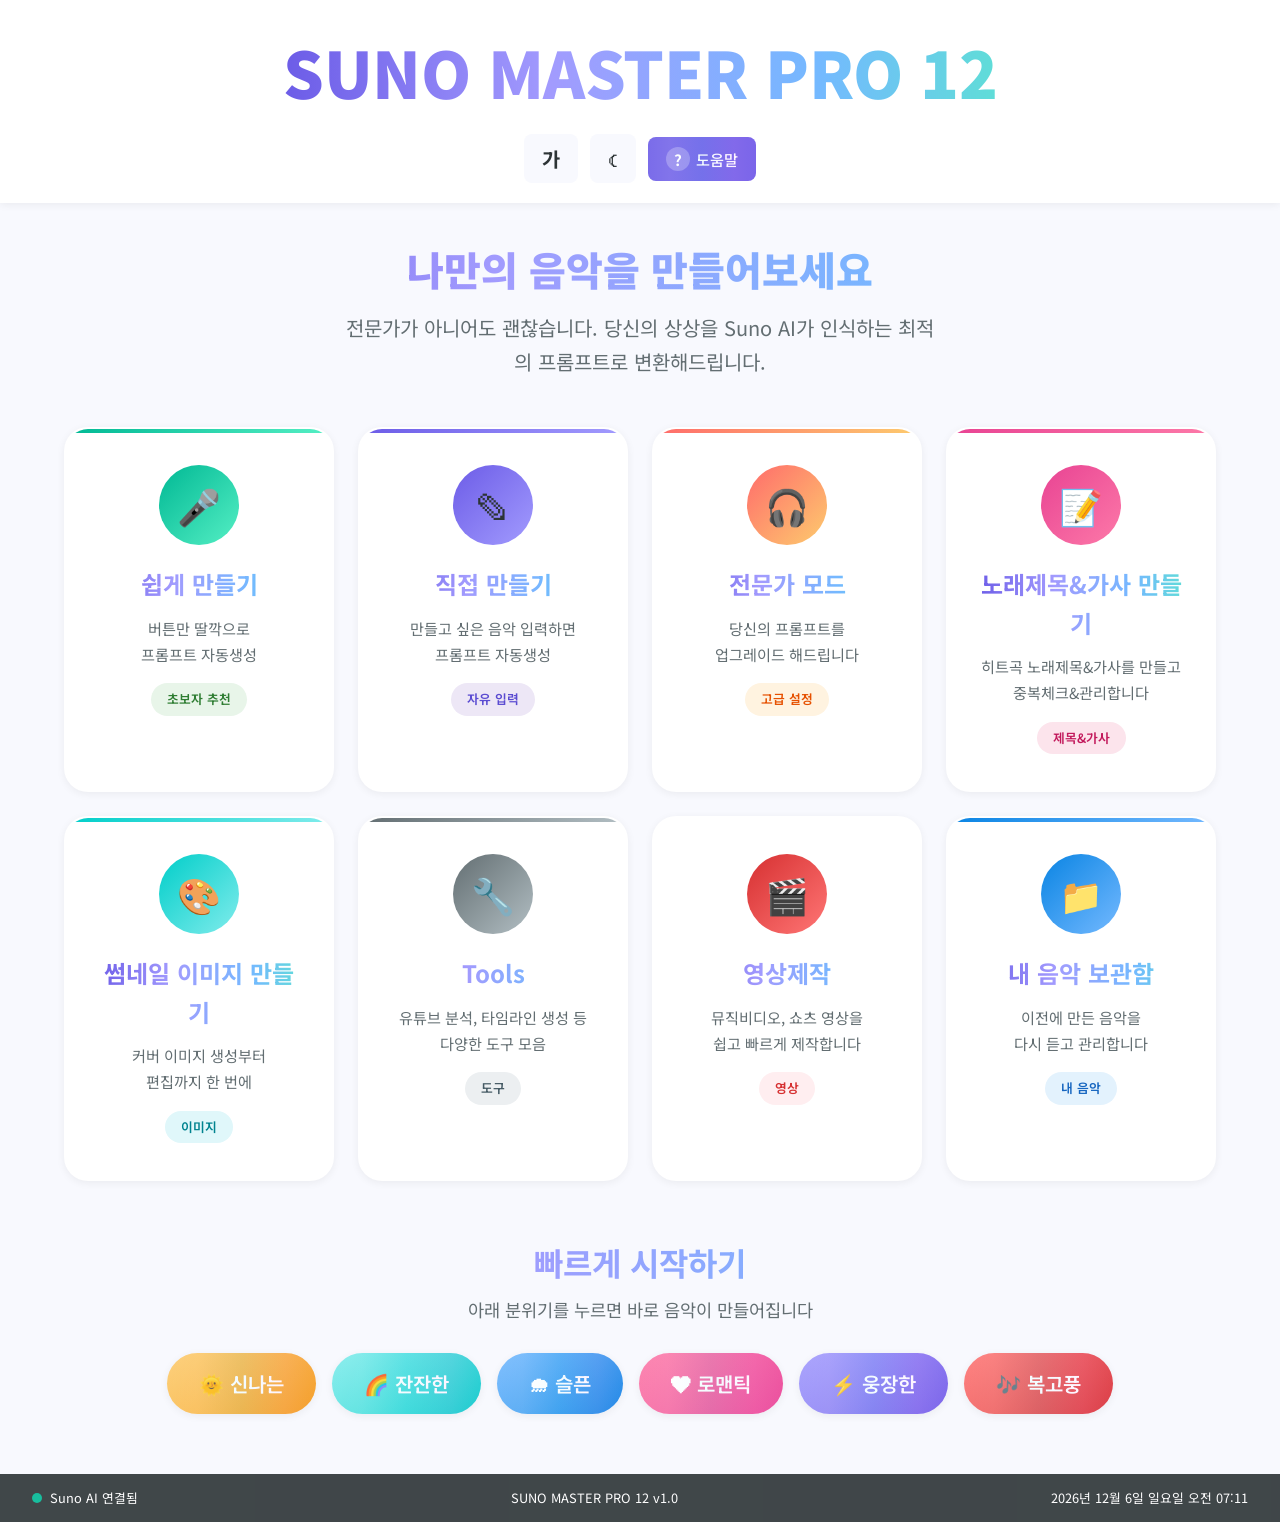
==== index.html @ 67fb080c "GitHub Pages 배포를 위해 프로젝트 파일을 루트로 이동 https://claude.ai/code/session_012gGpucRHrSz83EkbYkmzVQ" ====
<!DOCTYPE html>
<html lang="ko">
<head>
    <meta charset="UTF-8">
    <meta name="viewport" content="width=device-width, initial-scale=1.0">
    <title>SUNO MASTER PRO 12</title>
    <link rel="stylesheet" href="css/style.css">
    <link href="https://fonts.googleapis.com/css2?family=Noto+Sans+KR:wght@300;400;500;700;900&display=swap" rel="stylesheet">
</head>
<body>
    <!-- 상단 네비게이션 -->
    <header class="header">
        <div class="header-left">
            <div class="logo">
                <span class="logo-text">SUNO MASTER PRO 12</span>
            </div>
        </div>
        <div class="header-right">
            <button class="btn-text-size" id="btnTextSize" title="글자 크기 조절">
                <span class="text-size-icon">가</span>
            </button>
            <button class="btn-dark-mode" id="btnDarkMode" title="화면 밝기 조절">
                <span class="dark-mode-icon">&#9790;</span>
            </button>
            <button class="btn-help" id="btnHelp" title="도움말">
                <span>?</span> 도움말
            </button>
        </div>
    </header>

    <!-- 메인 콘텐츠 -->
    <main class="main">
        <!-- 환영 메시지 -->
        <section class="welcome">
            <h1 class="welcome-title">나만의 음악을 만들어보세요</h1>
            <p class="welcome-desc">전문가가 아니어도 괜찮습니다. 당신의 상상을 Suno AI가 인식하는 최적의 프롬프트로 변환해드립니다.</p>
        </section>

        <!-- 메인 메뉴 카드들 -->
        <section class="menu-cards">
            <!-- 카드 1: 쉬운 모드 -->
            <div class="card card-easy" tabindex="0" role="button" aria-label="쉽게 만들기">
                <div class="card-icon-wrap card-icon-easy">
                    <span class="card-icon">&#127908;</span>
                </div>
                <h2 class="card-title">쉽게 만들기</h2>
                <p class="card-desc">버튼만 딸깍으로<br>프롬프트 자동생성</p>
                <div class="card-badge">초보자 추천</div>
            </div>

            <!-- 카드 2: 직접 입력 -->
            <div class="card card-custom" tabindex="0" role="button" aria-label="직접 만들기">
                <div class="card-icon-wrap card-icon-custom">
                    <span class="card-icon">&#9998;</span>
                </div>
                <h2 class="card-title">직접 만들기</h2>
                <p class="card-desc">만들고 싶은 음악 입력하면<br>프롬프트 자동생성</p>
                <div class="card-badge card-badge-mid">자유 입력</div>
            </div>

            <!-- 카드 3: 전문가 모드 -->
            <div class="card card-pro" tabindex="0" role="button" aria-label="전문가 모드">
                <div class="card-icon-wrap card-icon-pro">
                    <span class="card-icon">&#127911;</span>
                </div>
                <h2 class="card-title">전문가 모드</h2>
                <p class="card-desc">당신의 프롬프트를<br>업그레이드 해드립니다</p>
                <div class="card-badge card-badge-pro">고급 설정</div>
            </div>

            <!-- 카드 4: 노래제목&가사 만들기 -->
            <div class="card card-lyrics" tabindex="0" role="button" aria-label="노래제목&가사 만들기">
                <div class="card-icon-wrap card-icon-lyrics">
                    <span class="card-icon">&#128221;</span>
                </div>
                <h2 class="card-title">노래제목&가사 만들기</h2>
                <p class="card-desc">히트곡 노래제목&가사를 만들고<br>중복체크&관리합니다</p>
                <div class="card-badge card-badge-lyrics">제목&가사</div>
            </div>

            <!-- 카드 5: 썸네일 이미지 만들기 -->
            <div class="card card-thumbnail" tabindex="0" role="button" aria-label="썸네일 이미지 만들기">
                <div class="card-icon-wrap card-icon-thumbnail">
                    <span class="card-icon">&#127912;</span>
                </div>
                <h2 class="card-title">썸네일 이미지 만들기</h2>
                <p class="card-desc">커버 이미지 생성부터<br>편집까지 한 번에</p>
                <div class="card-badge card-badge-thumb">이미지</div>
            </div>

            <!-- 카드 6: Tools -->
            <div class="card card-tools" tabindex="0" role="button" aria-label="Tools">
                <div class="card-icon-wrap card-icon-tools">
                    <span class="card-icon">&#128295;</span>
                </div>
                <h2 class="card-title">Tools</h2>
                <p class="card-desc">유튜브 분석, 타임라인 생성 등<br>다양한 도구 모음</p>
                <div class="card-badge card-badge-tools">도구</div>
            </div>

            <!-- 카드 7: 영상제작 -->
            <div class="card card-video" tabindex="0" role="button" aria-label="영상제작">
                <div class="card-icon-wrap card-icon-video">
                    <span class="card-icon">&#127916;</span>
                </div>
                <h2 class="card-title">영상제작</h2>
                <p class="card-desc">뮤직비디오, 쇼츠 영상을<br>쉽고 빠르게 제작합니다</p>
                <div class="card-badge card-badge-video">영상</div>
            </div>

            <!-- 카드 8: 내 음악 보관함 -->
            <div class="card card-library" tabindex="0" role="button" aria-label="내 음악 보관함">
                <div class="card-icon-wrap card-icon-library">
                    <span class="card-icon">&#128193;</span>
                </div>
                <h2 class="card-title">내 음악 보관함</h2>
                <p class="card-desc">이전에 만든 음악을<br>다시 듣고 관리합니다</p>
                <div class="card-badge card-badge-lib">내 음악</div>
            </div>
        </section>

        <!-- 빠른 시작 섹션 -->
        <section class="quick-start">
            <h2 class="section-title">빠르게 시작하기</h2>
            <p class="section-desc">아래 분위기를 누르면 바로 음악이 만들어집니다</p>
            <div class="mood-buttons">
                <button class="mood-btn mood-happy">&#127774; 신나는</button>
                <button class="mood-btn mood-calm">&#127752; 잔잔한</button>
                <button class="mood-btn mood-sad">&#127783; 슬픈</button>
                <button class="mood-btn mood-romantic">&#10084; 로맨틱</button>
                <button class="mood-btn mood-epic">&#9889; 웅장한</button>
                <button class="mood-btn mood-retro">&#127926; 복고풍</button>
            </div>
        </section>
    </main>

    <!-- 하단 상태바 -->
    <footer class="footer">
        <div class="footer-left">
            <span class="status-dot"></span>
            <span>Suno AI 연결됨</span>
        </div>
        <div class="footer-center">
            <span>SUNO MASTER PRO 12 v1.0</span>
        </div>
        <div class="footer-right">
            <span id="currentTime"></span>
        </div>
    </footer>

    <!-- 글자 크기 팝업 -->
    <div class="popup-overlay" id="textSizePopup">
        <div class="popup">
            <h3 class="popup-title">글자 크기 조절</h3>
            <div class="text-size-options">
                <button class="size-btn" data-size="small">가<span class="size-label">작게</span></button>
                <button class="size-btn active" data-size="medium">가<span class="size-label">보통</span></button>
                <button class="size-btn" data-size="large">가<span class="size-label">크게</span></button>
                <button class="size-btn" data-size="xlarge">가<span class="size-label">매우 크게</span></button>
            </div>
            <button class="popup-close" id="closeTextSize">닫기</button>
        </div>
    </div>

    <!-- 도움말 팝업 -->
    <div class="popup-overlay" id="helpPopup">
        <div class="popup popup-help">
            <h3 class="popup-title">도움말</h3>
            <div class="help-content">
                <div class="help-item">
                    <span class="help-icon">&#127908;</span>
                    <div>
                        <strong>쉽게 만들기</strong>
                        <p>음악을 처음 만드시는 분께 추천합니다. 타겟층, 장소, 분위기만 고르면 AI가 알아서 만들어줍니다.</p>
                    </div>
                </div>
                <div class="help-item">
                    <span class="help-icon">&#9998;</span>
                    <div>
                        <strong>직접 만들기</strong>
                        <p>가사를 직접 쓰거나, 원하는 느낌을 글로 설명하면 그에 맞는 음악을 만듭니다.</p>
                    </div>
                </div>
                <div class="help-item">
                    <span class="help-icon">&#127911;</span>
                    <div>
                        <strong>전문가 모드</strong>
                        <p>장르, 악기, 빠르기(BPM) 등 세부 사항을 직접 설정할 수 있습니다.</p>
                    </div>
                </div>
                <div class="help-item">
                    <span class="help-icon">&#128221;</span>
                    <div>
                        <strong>노래제목&가사 만들기</strong>
                        <p>AI가 노래 제목과 가사를 만들어주고, 중복 여부를 체크하여 저작권을 보호합니다.</p>
                    </div>
                </div>
                <div class="help-item">
                    <span class="help-icon">&#127912;</span>
                    <div>
                        <strong>썸네일 이미지 만들기</strong>
                        <p>음악 커버 이미지를 AI로 생성하고, 편집까지 한 번에 할 수 있습니다.</p>
                    </div>
                </div>
                <div class="help-item">
                    <span class="help-icon">&#128295;</span>
                    <div>
                        <strong>Tools</strong>
                        <p>유튜브 분석기, 타임라인 생성기, 음악 분석기 등 다양한 도구를 제공합니다.</p>
                    </div>
                </div>
                <div class="help-item">
                    <span class="help-icon">&#127916;</span>
                    <div>
                        <strong>영상제작</strong>
                        <p>뮤직비디오, 쇼츠 영상 등을 쉽고 빠르게 제작할 수 있습니다.</p>
                    </div>
                </div>
                <div class="help-item">
                    <span class="help-icon">&#128193;</span>
                    <div>
                        <strong>내 음악 보관함</strong>
                        <p>이전에 만든 음악을 다시 듣거나 다운로드할 수 있습니다.</p>
                    </div>
                </div>
            </div>
            <button class="popup-close" id="closeHelp">닫기</button>
        </div>
    </div>

    <script src="js/main.js"></script>
</body>
</html>
---- css/style.css ----
/* ============================================
   SUNO MASTER PRO 12 - 메인 스타일시트
   시니어 친화적 + 모던 디자인
   ============================================ */

/* === 기본 설정 === */
:root {
    /* 색상 */
    --primary: #6C5CE7;
    --primary-light: #A29BFE;
    --primary-dark: #5A4BD1;
    --accent: #FF6B6B;
    --accent-light: #FF8E8E;
    --success: #00B894;
    --warning: #FDCB6E;

    /* 배경 */
    --bg-main: #F8F9FE;
    --bg-card: #FFFFFF;
    --bg-header: #FFFFFF;
    --bg-footer: #2D3436;

    /* 텍스트 */
    --text-primary: #2D3436;
    --text-secondary: #636E72;
    --text-light: #B2BEC3;
    --text-white: #FFFFFF;

    /* 그림자 */
    --shadow-sm: 0 2px 8px rgba(0, 0, 0, 0.06);
    --shadow-md: 0 4px 16px rgba(0, 0, 0, 0.1);
    --shadow-lg: 0 8px 32px rgba(0, 0, 0, 0.12);
    --shadow-hover: 0 12px 40px rgba(108, 92, 231, 0.2);

    /* 라운딩 */
    --radius-sm: 8px;
    --radius-md: 16px;
    --radius-lg: 24px;
    --radius-xl: 32px;
    --radius-pill: 999px;

    /* 글자 크기 (기본: medium) */
    --font-xs: 0.8rem;
    --font-sm: 0.95rem;
    --font-base: 1.1rem;
    --font-md: 1.25rem;
    --font-lg: 1.5rem;
    --font-xl: 2rem;
    --font-xxl: 2.5rem;

    /* 전환 */
    --transition: all 0.3s ease;
}

/* 다크모드 */
body.dark-mode {
    --bg-main: #1A1A2E;
    --bg-card: #16213E;
    --bg-header: #0F3460;
    --bg-footer: #0A0A1A;
    --text-primary: #EAEAEA;
    --text-secondary: #B0B0C0;
    --text-light: #6C6C80;
    --shadow-sm: 0 2px 8px rgba(0, 0, 0, 0.2);
    --shadow-md: 0 4px 16px rgba(0, 0, 0, 0.3);
    --shadow-lg: 0 8px 32px rgba(0, 0, 0, 0.4);
    --shadow-hover: 0 12px 40px rgba(108, 92, 231, 0.35);
}

/* 글자 크기 모드 */
body.text-small {
    --font-xs: 0.7rem;
    --font-sm: 0.85rem;
    --font-base: 0.95rem;
    --font-md: 1.1rem;
    --font-lg: 1.3rem;
    --font-xl: 1.7rem;
    --font-xxl: 2.1rem;
}

body.text-large {
    --font-xs: 0.95rem;
    --font-sm: 1.1rem;
    --font-base: 1.3rem;
    --font-md: 1.5rem;
    --font-lg: 1.8rem;
    --font-xl: 2.4rem;
    --font-xxl: 3rem;
}

body.text-xlarge {
    --font-xs: 1.1rem;
    --font-sm: 1.3rem;
    --font-base: 1.5rem;
    --font-md: 1.75rem;
    --font-lg: 2.1rem;
    --font-xl: 2.8rem;
    --font-xxl: 3.5rem;
}

/* === 리셋 & 기본 === */
* {
    margin: 0;
    padding: 0;
    box-sizing: border-box;
}

body {
    font-family: 'Noto Sans KR', -apple-system, BlinkMacSystemFont, sans-serif;
    background: var(--bg-main);
    color: var(--text-primary);
    font-size: var(--font-base);
    line-height: 1.6;
    min-height: 100vh;
    display: flex;
    flex-direction: column;
    transition: var(--transition);
}

/* === 헤더 === */
.header {
    background: var(--bg-header);
    padding: 20px 32px;
    display: flex;
    flex-direction: column;
    align-items: center;
    box-shadow: var(--shadow-sm);
    position: sticky;
    top: 0;
    z-index: 100;
    transition: var(--transition);
}

.header-left {
    display: flex;
    align-items: center;
    justify-content: center;
    width: 100%;
    margin-bottom: 12px;
}

.logo {
    display: flex;
    align-items: center;
    justify-content: center;
    gap: 12px;
}

.logo-icon {
    display: none;
}

.logo-text {
    font-size: calc(var(--font-xl) * 2);
    font-weight: 900;
    letter-spacing: 2px;
    background: linear-gradient(135deg, var(--primary), var(--accent));
    -webkit-background-clip: text;
    -webkit-text-fill-color: transparent;
    background-clip: text;
    letter-spacing: -0.5px;
}

.header-right {
    display: flex;
    align-items: center;
    justify-content: center;
    gap: 12px;
}

.header-right button {
    border: none;
    border-radius: var(--radius-sm);
    padding: 10px 18px;
    font-size: var(--font-sm);
    font-family: 'Noto Sans KR', sans-serif;
    cursor: pointer;
    transition: var(--transition);
    display: flex;
    align-items: center;
    gap: 6px;
}

.btn-text-size {
    background: var(--bg-main);
    color: var(--text-primary);
}

.btn-text-size .text-size-icon {
    font-size: 1.3em;
    font-weight: 700;
}

.btn-dark-mode {
    background: var(--bg-main);
    color: var(--text-primary);
}

.btn-dark-mode .dark-mode-icon {
    font-size: 1.3em;
}

.btn-help {
    background: var(--primary);
    color: var(--text-white);
    font-weight: 500;
}

.btn-help span {
    display: inline-flex;
    align-items: center;
    justify-content: center;
    width: 24px;
    height: 24px;
    border-radius: 50%;
    background: rgba(255, 255, 255, 0.25);
    font-weight: 700;
    font-size: var(--font-sm);
}

.header-right button:hover {
    transform: translateY(-2px);
    box-shadow: var(--shadow-md);
}

.btn-help:hover {
    background: var(--primary-dark);
}

/* === 메인 콘텐츠 === */
.main {
    flex: 1;
    max-width: 1200px;
    width: 100%;
    margin: 0 auto;
    padding: 40px 24px 60px;
}

/* === 환영 섹션 === */
.welcome {
    text-align: center;
    margin-bottom: 48px;
}

.welcome-title {
    font-size: var(--font-xxl);
    font-weight: 900;
    margin-bottom: 16px;
    color: var(--text-primary);
    line-height: 1.3;
}

.welcome-desc {
    font-size: var(--font-md);
    color: var(--text-secondary);
    max-width: 600px;
    margin: 0 auto;
    line-height: 1.7;
}

/* === 메뉴 카드 === */
.menu-cards {
    display: grid;
    grid-template-columns: repeat(auto-fit, minmax(250px, 1fr));
    gap: 24px;
    margin-bottom: 56px;
}

.card {
    background: var(--bg-card);
    border-radius: var(--radius-lg);
    padding: 36px 28px;
    text-align: center;
    cursor: pointer;
    transition: var(--transition);
    box-shadow: var(--shadow-sm);
    position: relative;
    overflow: hidden;
    border: 2px solid transparent;
}

.card::before {
    content: '';
    position: absolute;
    top: 0;
    left: 0;
    right: 0;
    height: 4px;
    border-radius: var(--radius-lg) var(--radius-lg) 0 0;
}

.card-easy::before { background: linear-gradient(90deg, #00B894, #55EFC4); }
.card-custom::before { background: linear-gradient(90deg, #6C5CE7, #A29BFE); }
.card-pro::before { background: linear-gradient(90deg, #FF6B6B, #FDCB6E); }
.card-lyrics::before { background: linear-gradient(90deg, #E84393, #FD79A8); }
.card-thumbnail::before { background: linear-gradient(90deg, #00CEC9, #81ECEC); }
.card-tools::before { background: linear-gradient(90deg, #636E72, #B2BEC3); }
.card-library::before { background: linear-gradient(90deg, #0984E3, #74B9FF); }

.card:hover, .card:focus {
    transform: translateY(-8px);
    box-shadow: var(--shadow-hover);
    border-color: var(--primary-light);
}

.card:focus {
    outline: 3px solid var(--primary);
    outline-offset: 2px;
}

.card:active {
    transform: translateY(-4px);
}

.card-icon-wrap {
    width: 80px;
    height: 80px;
    border-radius: 50%;
    display: flex;
    align-items: center;
    justify-content: center;
    margin: 0 auto 20px;
    transition: var(--transition);
}

.card-icon-easy { background: linear-gradient(135deg, #00B894, #55EFC4); }
.card-icon-custom { background: linear-gradient(135deg, #6C5CE7, #A29BFE); }
.card-icon-pro { background: linear-gradient(135deg, #FF6B6B, #FDCB6E); }
.card-icon-lyrics { background: linear-gradient(135deg, #E84393, #FD79A8); }
.card-icon-thumbnail { background: linear-gradient(135deg, #00CEC9, #81ECEC); }
.card-icon-tools { background: linear-gradient(135deg, #636E72, #B2BEC3); }
.card-icon-video { background: linear-gradient(135deg, #D63031, #FF7675); }
.card-icon-library { background: linear-gradient(135deg, #0984E3, #74B9FF); }

.card:hover .card-icon-wrap {
    transform: scale(1.1) rotate(5deg);
}

.card-icon {
    font-size: 2.2rem;
    filter: grayscale(0) brightness(1);
}

.card-title {
    font-size: var(--font-lg);
    font-weight: 700;
    margin-bottom: 12px;
    color: var(--text-primary);
}

.card-desc {
    font-size: var(--font-sm);
    color: var(--text-secondary);
    line-height: 1.7;
    margin-bottom: 16px;
}

.card-badge {
    display: inline-block;
    padding: 6px 16px;
    border-radius: 20px;
    font-size: var(--font-xs);
    font-weight: 600;
    background: #E8F5E9;
    color: #2E7D32;
}

.card-badge-mid {
    background: #EDE7F6;
    color: #5A4BD1;
}

.card-badge-pro {
    background: #FFF3E0;
    color: #E65100;
}

.card-badge-lyrics {
    background: #FCE4EC;
    color: #C2185B;
}

.card-badge-thumb {
    background: #E0F7FA;
    color: #00838F;
}

.card-badge-tools {
    background: #ECEFF1;
    color: #455A64;
}

.card-badge-video {
    background: #FFEEF0;
    color: #D63031;
}

.card-badge-lib {
    background: #E3F2FD;
    color: #1565C0;
}

body.dark-mode .card-badge { background: #1B3A26; color: #55EFC4; }
body.dark-mode .card-badge-mid { background: #2A1F5E; color: #A29BFE; }
body.dark-mode .card-badge-pro { background: #3A1F0A; color: #FDCB6E; }
body.dark-mode .card-badge-lyrics { background: #3A1028; color: #FD79A8; }
body.dark-mode .card-badge-thumb { background: #0A3A38; color: #81ECEC; }
body.dark-mode .card-badge-tools { background: #2D3436; color: #B2BEC3; }
body.dark-mode .card-badge-video { background: #3A0A0A; color: #FF7675; }
body.dark-mode .card-badge-lib { background: #0A2540; color: #74B9FF; }

/* === 빠른 시작 === */
.quick-start {
    text-align: center;
}

.section-title {
    font-size: var(--font-xl);
    font-weight: 700;
    margin-bottom: 8px;
    color: var(--text-primary);
}

.section-desc {
    font-size: var(--font-base);
    color: var(--text-secondary);
    margin-bottom: 28px;
}

.mood-buttons {
    display: flex;
    flex-wrap: wrap;
    justify-content: center;
    gap: 16px;
}

.mood-btn {
    border: none;
    border-radius: var(--radius-xl);
    padding: 16px 32px;
    font-size: var(--font-md);
    font-family: 'Noto Sans KR', sans-serif;
    font-weight: 600;
    cursor: pointer;
    transition: var(--transition);
    color: white;
    box-shadow: var(--shadow-sm);
}

.mood-btn:hover {
    transform: translateY(-4px) scale(1.05);
    box-shadow: var(--shadow-lg);
}

.mood-btn:active {
    transform: translateY(-2px) scale(1.02);
}

.mood-happy { background: linear-gradient(135deg, #FDCB6E, #F39C12); }
.mood-calm { background: linear-gradient(135deg, #81ECEC, #00CEC9); }
.mood-sad { background: linear-gradient(135deg, #74B9FF, #0984E3); }
.mood-romantic { background: linear-gradient(135deg, #FD79A8, #E84393); }
.mood-epic { background: linear-gradient(135deg, #A29BFE, #6C5CE7); }
.mood-retro { background: linear-gradient(135deg, #FF7675, #D63031); }

/* === 푸터 === */
.footer {
    background: var(--bg-footer);
    color: var(--text-white);
    padding: 14px 32px;
    display: flex;
    justify-content: space-between;
    align-items: center;
    font-size: var(--font-xs);
    opacity: 0.9;
}

.footer-left {
    display: flex;
    align-items: center;
    gap: 8px;
}

.status-dot {
    width: 10px;
    height: 10px;
    border-radius: 50%;
    background: var(--success);
    animation: blink 2s ease-in-out infinite;
}

@keyframes blink {
    0%, 100% { opacity: 1; }
    50% { opacity: 0.4; }
}

/* === 팝업 === */
.popup-overlay {
    position: fixed;
    top: 0;
    left: 0;
    right: 0;
    bottom: 0;
    background: rgba(0, 0, 0, 0.5);
    display: none;
    align-items: center;
    justify-content: center;
    z-index: 1000;
    backdrop-filter: blur(4px);
}

.popup-overlay.active {
    display: flex;
}

.popup {
    background: var(--bg-card);
    border-radius: var(--radius-lg);
    padding: 36px;
    max-width: 480px;
    width: 90%;
    box-shadow: var(--shadow-lg);
    animation: popIn 0.3s ease;
}

@keyframes popIn {
    from { transform: scale(0.9); opacity: 0; }
    to { transform: scale(1); opacity: 1; }
}

.popup-title {
    font-size: var(--font-lg);
    font-weight: 700;
    margin-bottom: 24px;
    text-align: center;
    color: var(--text-primary);
}

/* 글자 크기 옵션 */
.text-size-options {
    display: grid;
    grid-template-columns: repeat(4, 1fr);
    gap: 12px;
    margin-bottom: 24px;
}

.size-btn {
    border: 2px solid var(--text-light);
    border-radius: var(--radius-md);
    padding: 16px 8px;
    background: var(--bg-main);
    cursor: pointer;
    transition: var(--transition);
    display: flex;
    flex-direction: column;
    align-items: center;
    gap: 8px;
    font-family: 'Noto Sans KR', sans-serif;
    color: var(--text-primary);
}

.size-btn:first-child { font-size: 1rem; }
.size-btn:nth-child(2) { font-size: 1.3rem; }
.size-btn:nth-child(3) { font-size: 1.6rem; }
.size-btn:nth-child(4) { font-size: 2rem; }

.size-label {
    font-size: var(--font-xs);
    color: var(--text-secondary);
    font-weight: 500;
}

.size-btn.active,
.size-btn:hover {
    border-color: var(--primary);
    background: rgba(108, 92, 231, 0.08);
}

.size-btn.active {
    box-shadow: 0 0 0 3px rgba(108, 92, 231, 0.2);
}

/* 도움말 */
.popup-help {
    max-width: 560px;
}

.help-content {
    display: flex;
    flex-direction: column;
    gap: 20px;
    margin-bottom: 24px;
}

.help-item {
    display: flex;
    gap: 16px;
    align-items: flex-start;
    text-align: left;
}

.help-icon {
    font-size: 2rem;
    flex-shrink: 0;
    width: 48px;
    text-align: center;
}

.help-item strong {
    font-size: var(--font-base);
    display: block;
    margin-bottom: 4px;
    color: var(--text-primary);
}

.help-item p {
    font-size: var(--font-sm);
    color: var(--text-secondary);
    line-height: 1.6;
}

/* 팝업 닫기 버튼 */
.popup-close {
    display: block;
    width: 100%;
    padding: 14px;
    border: none;
    border-radius: var(--radius-sm);
    background: var(--primary);
    color: white;
    font-size: var(--font-base);
    font-weight: 600;
    font-family: 'Noto Sans KR', sans-serif;
    cursor: pointer;
    transition: var(--transition);
}

.popup-close:hover {
    background: var(--primary-dark);
}

/* === 반응형 === */
@media (max-width: 768px) {
    .header {
        padding: 12px 16px;
    }

    .logo-text {
        font-size: calc(var(--font-xl) * 1.3) !important;
    }

    .header-right {
        width: 100%;
        justify-content: center;
    }

    .main {
        padding: 24px 16px 40px;
    }

    .menu-cards {
        grid-template-columns: repeat(2, 1fr);
        gap: 16px;
    }

    .card {
        padding: 24px 16px;
    }

    .card-icon-wrap {
        width: 64px;
        height: 64px;
    }

    .card-icon {
        font-size: 1.8rem;
    }

    .mood-buttons {
        gap: 10px;
    }

    .mood-btn {
        padding: 12px 24px;
    }

    .footer {
        flex-direction: column;
        gap: 4px;
        text-align: center;
    }

    .text-size-options {
        grid-template-columns: repeat(2, 1fr);
    }
}

@media (max-width: 480px) {
    .menu-cards {
        grid-template-columns: 1fr;
    }

    .logo-text {
        font-size: var(--font-md);
    }
}

/* === 접근성 === */
@media (prefers-reduced-motion: reduce) {
    * {
        animation: none !important;
        transition: none !important;
    }
}

/* 포커스 표시 강화 */
:focus-visible {
    outline: 3px solid var(--primary);
    outline-offset: 2px;
}

/* 섹션 숨기기/표시하기 토글 */
.setting-title {
    cursor: pointer;
    user-select: none;
}
.setting-group .section-collapsible {
    transition: max-height 0.3s ease, opacity 0.3s ease;
    overflow: hidden;
}
.setting-group .section-collapsible.collapsed {
    max-height: 0 !important;
    opacity: 0;
    padding: 0;
    margin: 0;
}

/* textarea 자동 높이 조절 */
textarea.auto-resize {
    overflow: hidden;
    resize: none;
}

/* ============================================
   홀로그램 무지개 애니메이션
   제목, 버튼에 적용
   ============================================ */

@keyframes hologram-shift {
    0% { background-position: 0% 50%; }
    50% { background-position: 100% 50%; }
    100% { background-position: 0% 50%; }
}

@keyframes hologram-glow {
    0%, 100% { filter: brightness(1) saturate(1); }
    25% { filter: brightness(1.15) saturate(1.3); }
    50% { filter: brightness(1.05) saturate(1.1); }
    75% { filter: brightness(1.2) saturate(1.2); }
}

/* 홀로그램 텍스트 (제목) */
.logo-text,
.welcome-title,
.card-title,
.section-title,
.step-title,
.prompt-label {
    background: linear-gradient(
        90deg,
        #6C5CE7, #A29BFE, #74B9FF, #55EFC4,
        #FDCB6E, #FF6B6B, #FD79A8, #A29BFE, #6C5CE7
    );
    background-size: 300% 100%;
    -webkit-background-clip: text;
    -webkit-text-fill-color: transparent;
    background-clip: text;
    animation: hologram-shift 6s ease-in-out infinite, hologram-glow 4s ease-in-out infinite;
}

/* 다크모드에서 더 밝게 */
body.dark-mode .logo-text,
body.dark-mode .welcome-title,
body.dark-mode .card-title,
body.dark-mode .section-title,
body.dark-mode .step-title,
body.dark-mode .prompt-label {
    background: linear-gradient(
        90deg,
        #A29BFE, #74B9FF, #81ECEC, #55EFC4,
        #FFEAA7, #FF7675, #FD79A8, #DFE6E9, #A29BFE
    );
    background-size: 300% 100%;
    -webkit-background-clip: text;
    -webkit-text-fill-color: transparent;
    background-clip: text;
    animation: hologram-shift 6s ease-in-out infinite;
}

/* 홀로그램 버튼 */
.holo-btn,
.btn-generate,
.btn-regenerate,
.nav-next:not(:disabled),
.mood-btn,
.btn-help,
.popup-close,
.btn-add-genre,
.btn-add-exclude,
.btn-copy,
.btn-search-genre {
    position: relative;
    overflow: hidden;
}

.holo-btn::before,
.btn-generate::before,
.nav-next:not(:disabled)::before,
.mood-btn::before,
.btn-help::before,
.popup-close::before {
    content: '';
    position: absolute;
    top: 0;
    left: -100%;
    width: 300%;
    height: 100%;
    background: linear-gradient(
        90deg,
        transparent,
        rgba(255, 255, 255, 0) 20%,
        rgba(255, 255, 255, 0.15) 40%,
        rgba(168, 230, 255, 0.15) 50%,
        rgba(255, 182, 255, 0.15) 60%,
        rgba(255, 255, 255, 0) 80%,
        transparent
    );
    animation: hologram-btn-sweep 4s ease-in-out infinite;
    pointer-events: none;
    z-index: 1;
}

@keyframes hologram-btn-sweep {
    0% { left: -100%; }
    50% { left: 100%; }
    100% { left: -100%; }
}

/* 메인 카드 홀로그램 보더 */
.card::after {
    content: '';
    position: absolute;
    top: -2px;
    left: -2px;
    right: -2px;
    bottom: -2px;
    border-radius: var(--radius-lg);
    background: linear-gradient(
        90deg,
        #6C5CE7, #74B9FF, #55EFC4, #FDCB6E,
        #FF6B6B, #FD79A8, #A29BFE, #6C5CE7
    );
    background-size: 400% 100%;
    animation: hologram-shift 5s ease-in-out infinite;
    z-index: -1;
    opacity: 0;
    transition: opacity 0.3s ease;
}

.card:hover::after {
    opacity: 1;
}

/* ============================================
   모든 액션 버튼 공통 — 고급 홀로그램
   ============================================ */
.result-actions {
    display: flex;
    gap: 12px;
    justify-content: center;
    flex-wrap: wrap;
    padding: 16px 0;
}

/* ============================================
   액션 버튼 공통 — 배경 고정 + 글씨 홀로그램 그라디언트
   ============================================ */

@keyframes premium-holo {
    0%, 100% { background-position: 0% 50%; }
    25%  { background-position: 100% 0%; }
    50%  { background-position: 100% 100%; }
    75%  { background-position: 0% 100%; }
}

@keyframes shine-sweep {
    0%, 100% { transform: translateX(-120%) rotate(25deg); }
    50%       { transform: translateX(120%) rotate(25deg); }
}

@keyframes holo-glow-pulse {
    0%, 100% { box-shadow: 0 4px 16px rgba(108,92,231,0.35); }
    25%       { box-shadow: 0 4px 22px rgba(255,107,107,0.45); }
    50%       { box-shadow: 0 4px 22px rgba(116,185,255,0.45); }
    75%       { box-shadow: 0 4px 22px rgba(253,121,168,0.45); }
}

/* 버튼 글씨 그라디언트 — 핑크→라벤더→퍼플 */
@keyframes text-holo-shift {
    0%, 100% { background-position: 0% 50%; }
    50%       { background-position: 100% 50%; }
}

/* === 액션 버튼 공통 — 그라디언트 배경 + 흰색 텍스트 === */
.action-btn,
.holo-btn,
.step-nav-btn {
    background: linear-gradient(135deg, #6C5CE7 0%, #e84393 100%) !important;
    color: #ffffff !important;
    -webkit-text-fill-color: #ffffff !important;
    text-shadow: 0 1px 3px rgba(0, 0, 0, 0.25) !important;
    animation: holo-glow-pulse 3s ease-in-out infinite;
    border: none !important;
    position: relative;
    overflow: hidden;
    font-weight: 700 !important;
}

/* 버튼 타입별 그라디언트 */
.action-prev-step   { background: linear-gradient(135deg, #636e72 0%, #2d3436 100%) !important; }
.action-copy-all    { background: linear-gradient(135deg, #0984e3 0%, #6C5CE7 100%) !important; }
.action-save-all    { background: linear-gradient(135deg, #00b894 0%, #00cec9 100%) !important; }
.action-home        { background: linear-gradient(135deg, #636e72 0%, #2d3436 100%) !important; }
.action-apply       { background: linear-gradient(135deg, #e84393 0%, #6C5CE7 100%) !important; }
.action-retry       { background: linear-gradient(135deg, #fd79a8 0%, #e17055 100%) !important; }
.action-suno-generate { background: linear-gradient(135deg, #6C5CE7 0%, #74b9ff 100%) !important; }

/* 좌→우 빛 스위프 오버레이 */
.action-btn::after {
    content: '';
    position: absolute;
    top: 0; left: -120%;
    width: 80%; height: 100%;
    background: linear-gradient(
        90deg,
        transparent 0%,
        rgba(255, 255, 255, 0) 15%,
        rgba(255, 255, 255, 0.3) 50%,
        rgba(255, 255, 255, 0) 85%,
        transparent 100%
    );
    animation: shine-sweep 4s ease-in-out infinite;
    pointer-events: none;
    z-index: 2;
}

.action-btn:hover,
.holo-btn:hover,
.step-nav-btn:hover {
    transform: translateY(-3px) scale(1.03) !important;
    filter: brightness(1.1) !important;
}

/* 노래제목&가사생성 — 비활성 */
.action-goto-lyrics {
    opacity: 0.5 !important;
    cursor: not-allowed !important;
    pointer-events: none !important;
    animation: none !important;
    background: linear-gradient(135deg, #b2bec3 0%, #636e72 100%) !important;
}
.action-goto-lyrics::after { display: none !important; }

/* 노래제목&가사생성 — 활성 */
.action-goto-lyrics.active {
    opacity: 1 !important;
    cursor: pointer !important;
    pointer-events: auto !important;
    animation: holo-glow-pulse 3s ease-in-out infinite !important;
    background: linear-gradient(135deg, #6C5CE7 0%, #e84393 100%) !important;
}
.action-goto-lyrics.active::after { display: block !important; }

/* step-nav 버튼별 색상 */
.step-nav-prev  { background: linear-gradient(135deg, #636e72 0%, #2d3436 100%) !important; }
.step-nav-apply { background: linear-gradient(135deg, #e84393 0%, #6C5CE7 100%) !important; }
.step-nav-next  { background: linear-gradient(135deg, #6C5CE7 0%, #a29bfe 100%) !important; }

/* ── 적용 완료 메시지 ── */
.apply-complete-msg {
    display: none;
    text-align: center;
    margin-top: 14px;
    padding: 12px 24px;
    background: rgba(0, 184, 148, 0.08);
    border: 2px solid var(--success);
    border-radius: var(--radius-pill);
    font-size: var(--font-base);
    font-weight: 700;
    color: var(--success);
    animation: popIn 0.3s ease;
}
.apply-complete-msg.visible {
    display: block;
}

/* === 숨기기/표시하기 토글 (공통) === */
.step-title-row {
    display: flex;
    align-items: center;
    justify-content: center;
    gap: 12px;
    margin-bottom: 12px;
}
.step-title-row .step-title {
    margin-bottom: 0;
}
.btn-collapse-step {
    display: inline-flex;
    align-items: center;
    padding: 5px 14px;
    background: none;
    border: 1.5px solid rgba(0,0,0,0.15);
    border-radius: 20px;
    cursor: pointer;
    font-size: var(--font-xs);
    color: var(--text-secondary);
    transition: all 0.2s;
    white-space: nowrap;
    font-family: inherit;
    flex-shrink: 0;
}
.btn-collapse-step:hover {
    background: var(--primary);
    color: white;
    border-color: var(--primary);
}
.step-page.collapsed > *:not(.step-header):not([class*="step-nav"]) {
    display: none !important;
}
.step-page.collapsed .step-header {
    margin-bottom: 0;
}
.main.lib-collapsed > *:not(.lib-header) {
    display: none !important;
}
.lib-header .step-title-row {
    margin-bottom: 8px;
}
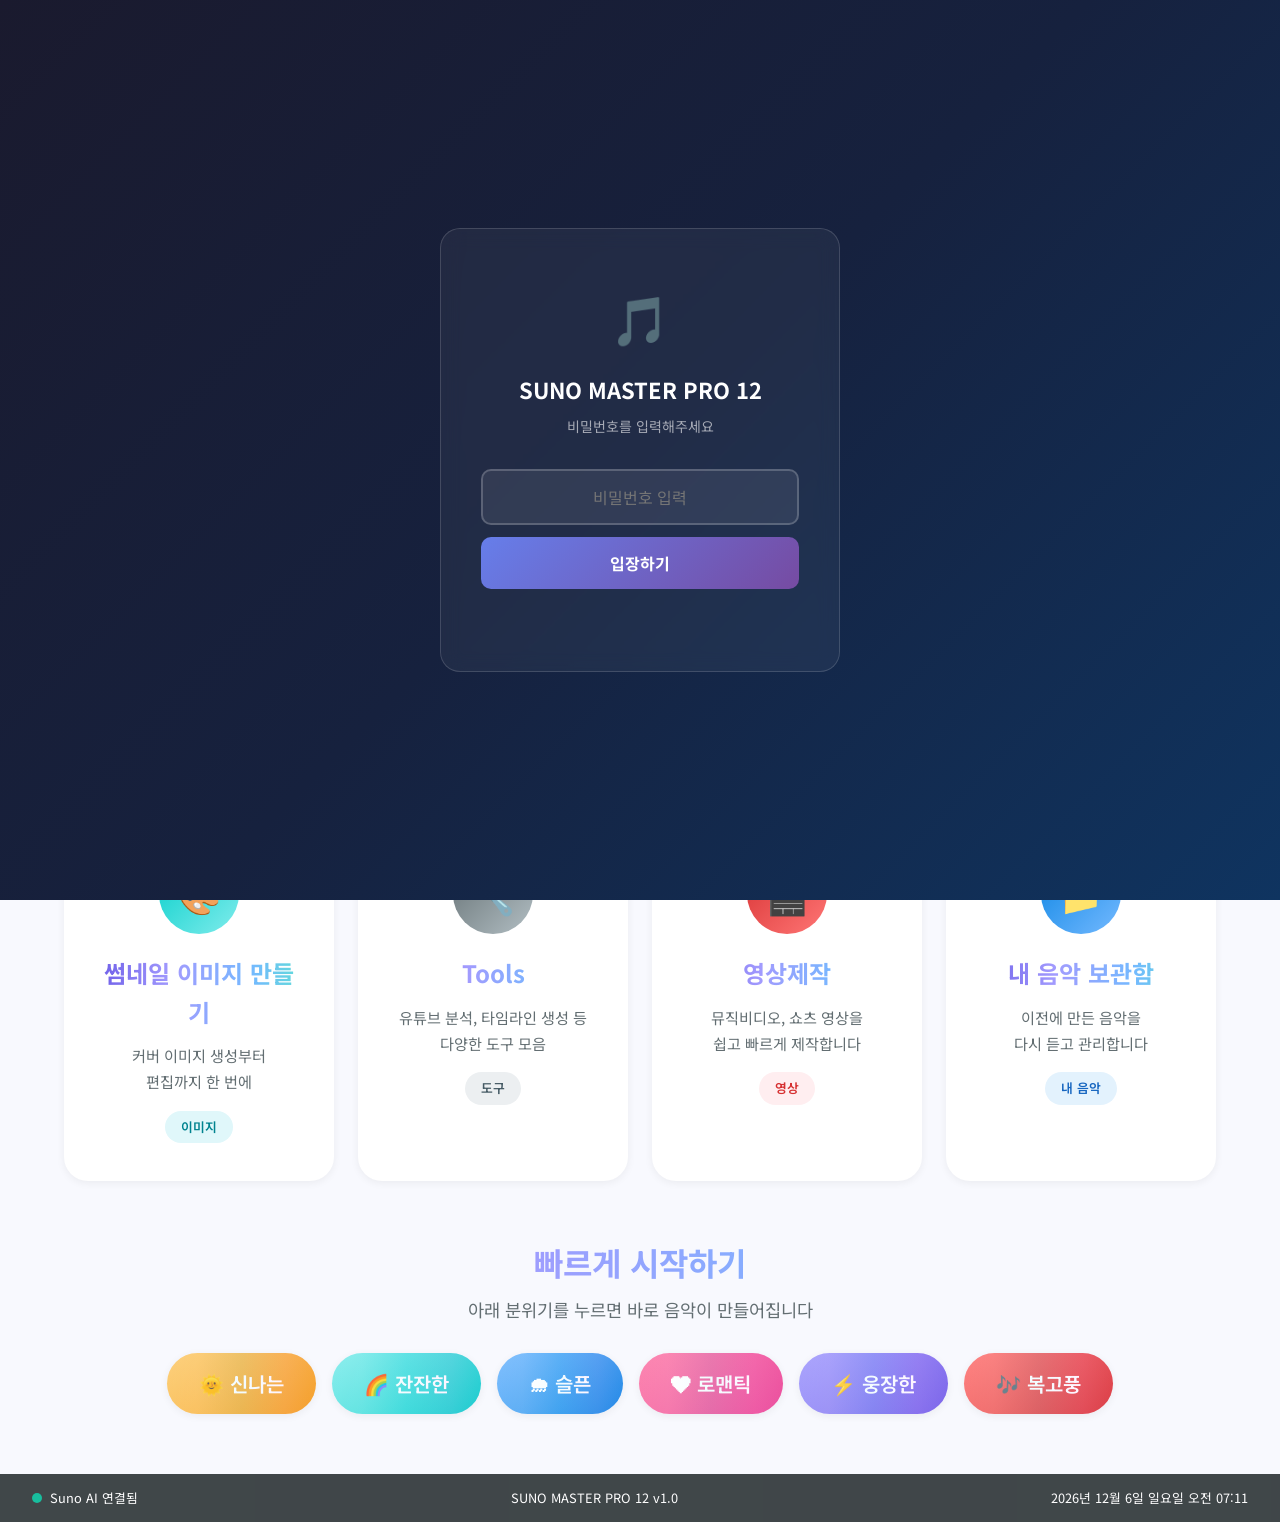
==== commit 788609c9: "feat: index.html 비밀번호 보호 화면 추가 접속 시 비밀번호 입력 필요, sessionStorage로 세션 유지 기본 비밀번호: suno1234 (코드 내 PW 값 변" ====
--- a/index.html
+++ b/index.html
@@ -8,6 +8,53 @@
     <link href="https://fonts.googleapis.com/css2?family=Noto+Sans+KR:wght@300;400;500;700;900&display=swap" rel="stylesheet">
 </head>
 <body>
+
+    <!-- 비밀번호 보호 화면 -->
+    <div id="pwOverlay" style="display:none;position:fixed;top:0;left:0;width:100%;height:100%;background:linear-gradient(135deg,#1a1a2e 0%,#16213e 50%,#0f3460 100%);z-index:99999;display:flex;align-items:center;justify-content:center;flex-direction:column;">
+        <div style="background:rgba(255,255,255,0.05);border:1px solid rgba(255,255,255,0.15);border-radius:20px;padding:50px 40px;text-align:center;max-width:400px;width:90%;backdrop-filter:blur(10px);">
+            <div style="font-size:48px;margin-bottom:16px;">🎵</div>
+            <h2 style="color:#fff;font-size:22px;font-weight:700;margin-bottom:8px;font-family:'Noto Sans KR',sans-serif;">SUNO MASTER PRO 12</h2>
+            <p style="color:rgba(255,255,255,0.6);font-size:14px;margin-bottom:32px;font-family:'Noto Sans KR',sans-serif;">비밀번호를 입력해주세요</p>
+            <input id="pwInput" type="password" placeholder="비밀번호 입력"
+                style="width:100%;padding:14px 16px;border-radius:10px;border:2px solid rgba(255,255,255,0.2);background:rgba(255,255,255,0.08);color:#fff;font-size:16px;text-align:center;outline:none;box-sizing:border-box;font-family:'Noto Sans KR',sans-serif;margin-bottom:12px;"
+                onkeydown="if(event.key==='Enter')checkPw()">
+            <button onclick="checkPw()"
+                style="width:100%;padding:14px;border-radius:10px;border:none;background:linear-gradient(135deg,#667eea,#764ba2);color:#fff;font-size:16px;font-weight:700;cursor:pointer;font-family:'Noto Sans KR',sans-serif;margin-bottom:12px;">
+                입장하기
+            </button>
+            <p id="pwError" style="color:#ff6b6b;font-size:13px;min-height:20px;font-family:'Noto Sans KR',sans-serif;"></p>
+        </div>
+    </div>
+
+    <script>
+        (function() {
+            const PW = 'suno1234'; // 비밀번호 변경 시 이 값만 수정
+            const KEY = 'smp12_auth';
+            const overlay = document.getElementById('pwOverlay');
+            if (sessionStorage.getItem(KEY) === '1') {
+                overlay.style.display = 'none';
+            } else {
+                overlay.style.display = 'flex';
+                document.body.style.overflow = 'hidden';
+                setTimeout(() => { const i = document.getElementById('pwInput'); if(i) i.focus(); }, 100);
+            }
+        })();
+        function checkPw() {
+            const PW = 'suno1234';
+            const KEY = 'smp12_auth';
+            const val = document.getElementById('pwInput').value;
+            if (val === PW) {
+                sessionStorage.setItem(KEY, '1');
+                document.getElementById('pwOverlay').style.display = 'none';
+                document.body.style.overflow = '';
+            } else {
+                document.getElementById('pwError').textContent = '비밀번호가 틀렸습니다.';
+                document.getElementById('pwInput').value = '';
+                document.getElementById('pwInput').focus();
+            }
+        }
+    </script>
+
     <!-- 상단 네비게이션 -->
     <header class="header">
         <div class="header-left">
